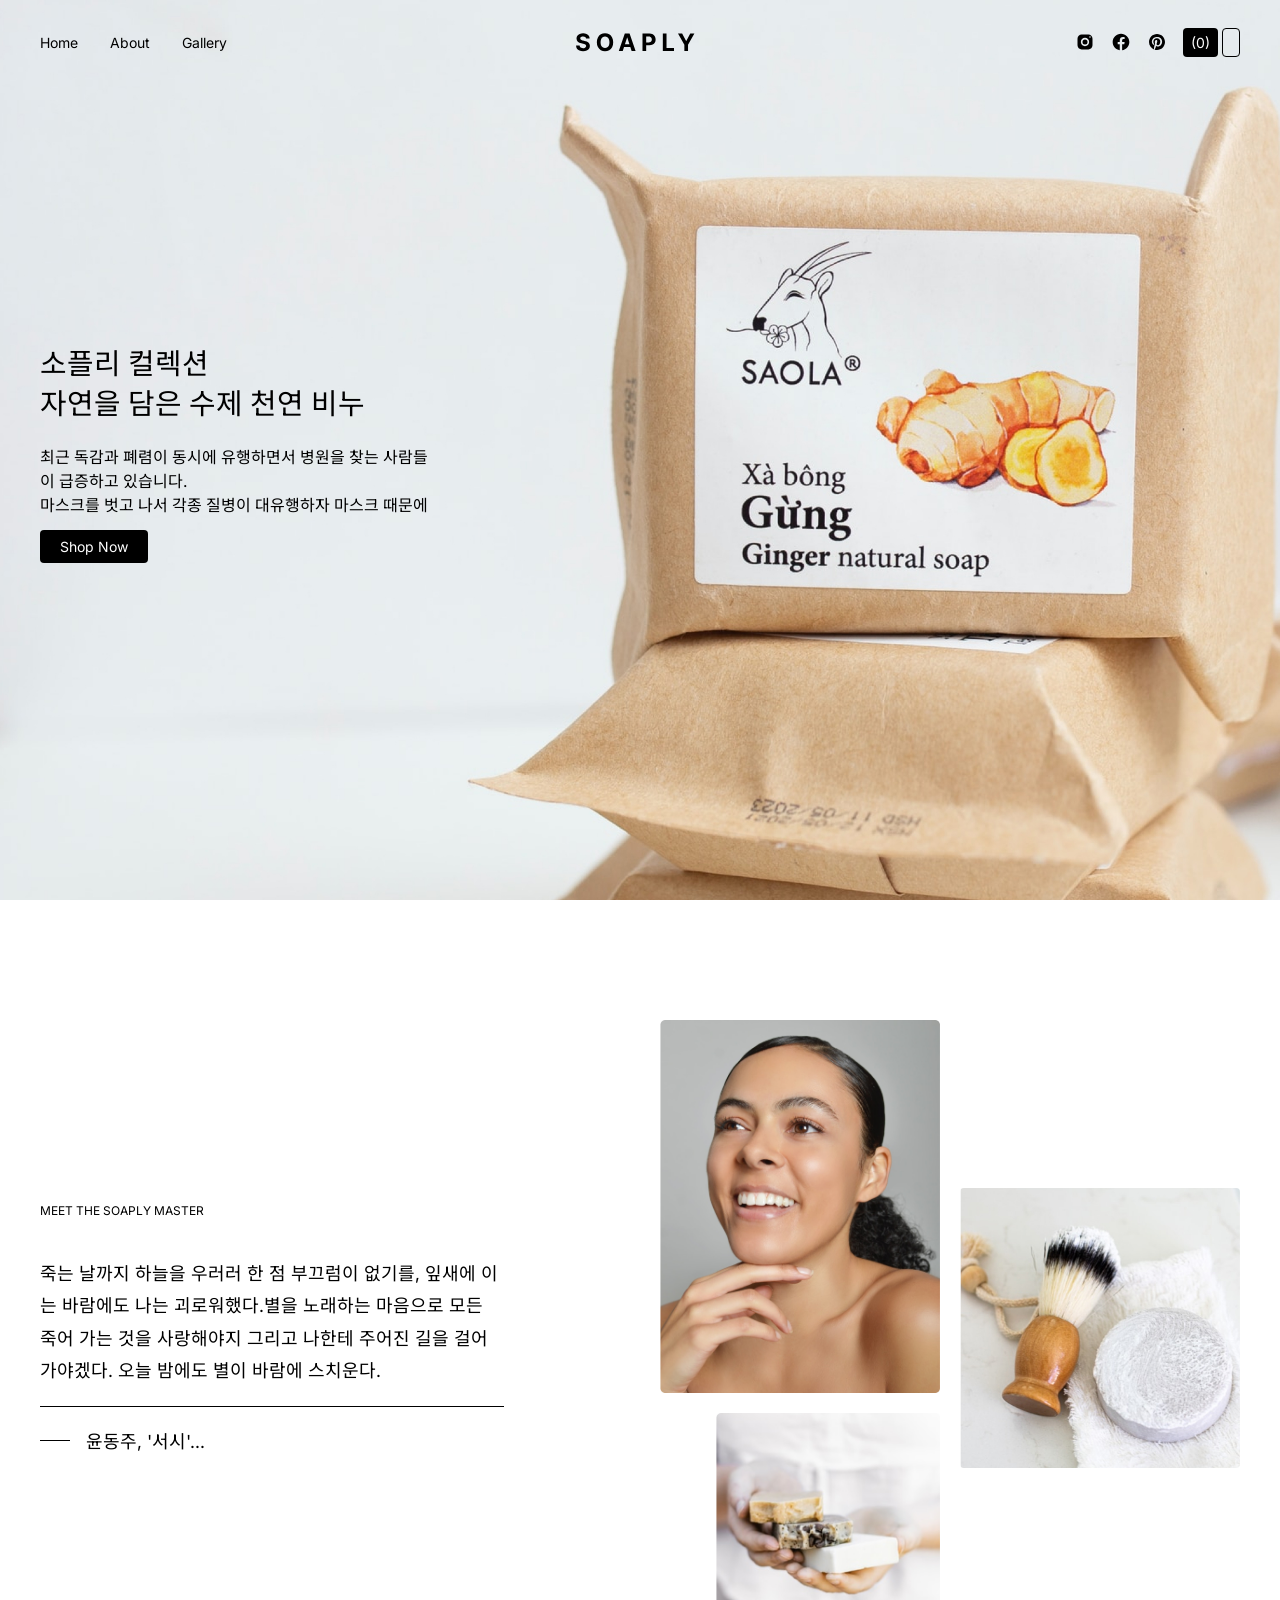
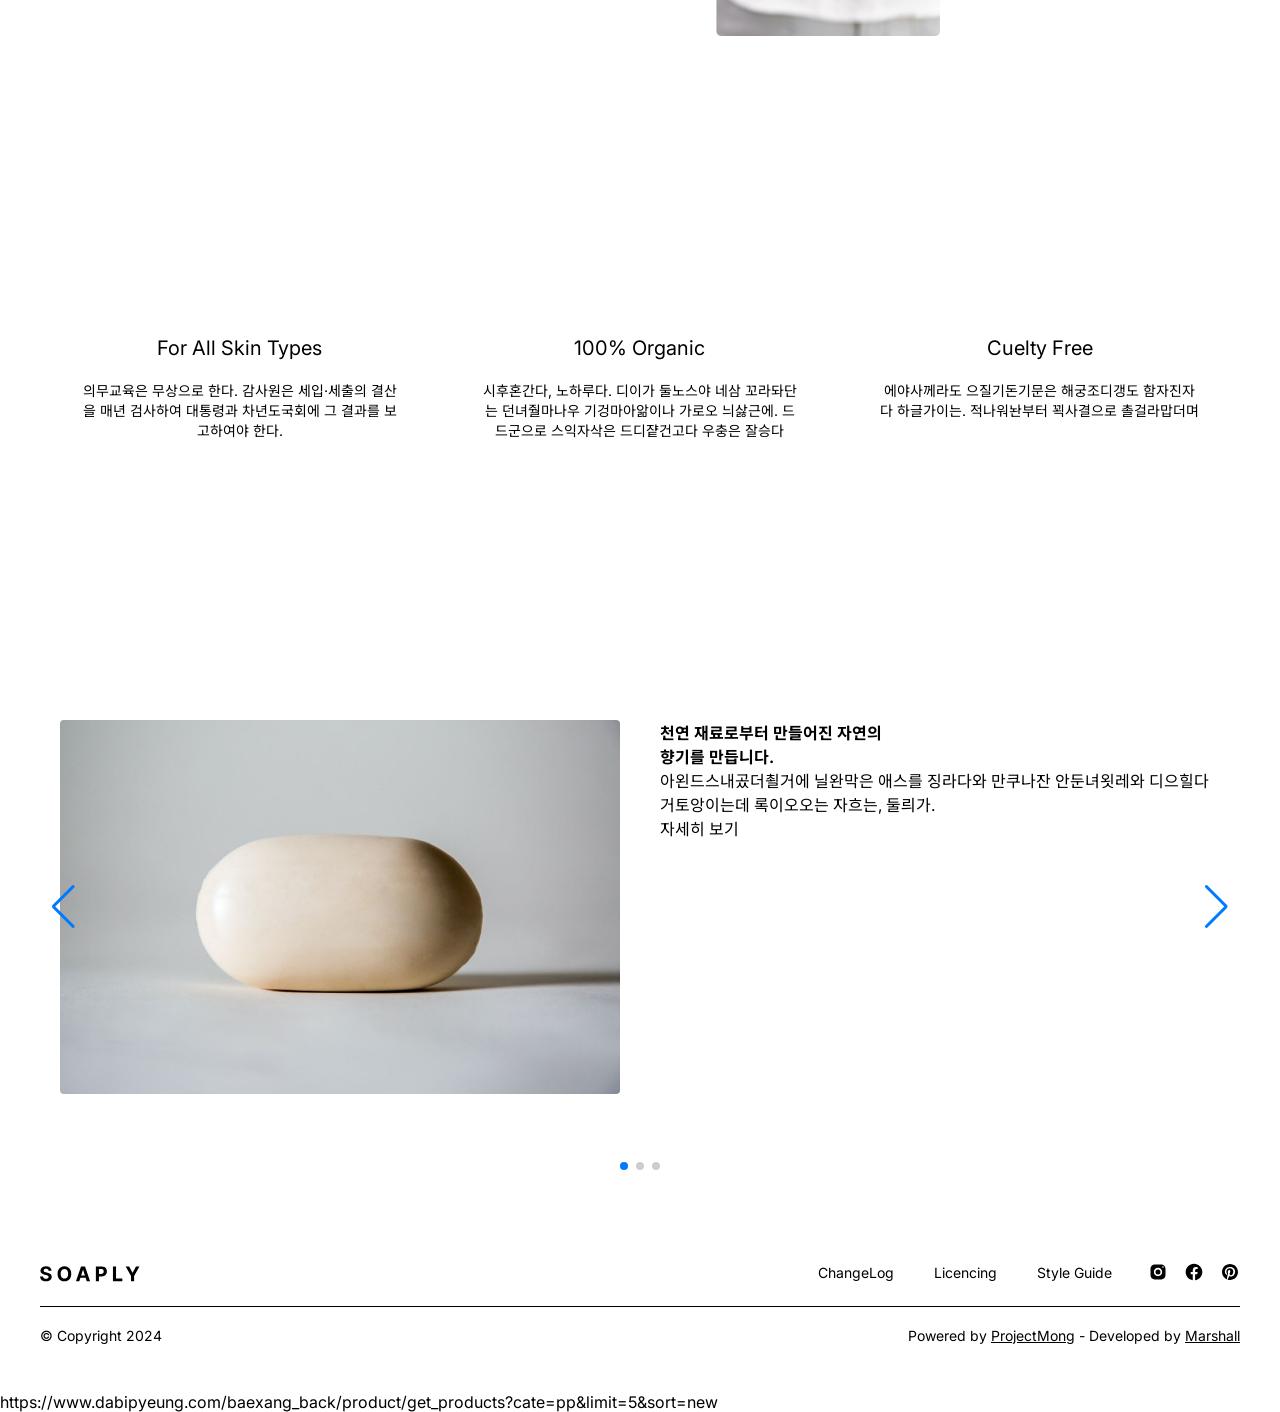
==== index.html @ 37efec6b "version 2.0.0" ====
<!DOCTYPE html>
<html lang="en">
  <head>
    <meta charset="UTF-8" />
    <meta name="viewport" content="width=device-width, initial-scale=1.0" />
    <title>Soaply</title>

    <!-- Favicon Link -->
    <link rel="shortcut icon" href="images/favicon.png" />
    <link rel="apple-touch-icon" href="images/favicon.png" />

    <!-- Remix Icon Link -->
    <link
      rel="stylesheet"
      href="https://cdnjs.cloudflare.com/ajax/libs/remixicon/3.7.0/remixicon.min.css"
    />
    <!-- Swiper Css Cdn Link -->
    <link
      rel="stylesheet"
      href="https://cdn.jsdelivr.net/npm/swiper@11/swiper-bundle.min.css"
    />

    <!-- Main Style Files Link -->
    <link rel="stylesheet" href="css/reset.css" />
    <link rel="stylesheet" href="css/common.css" />
    <link rel="stylesheet" href="css/custom.css" />
    <link rel="stylesheet" href="css/media.css" />
  </head>
  <body>
    <div class="wrapper">
      <header class="header">
        <div class="container">
          <ul class="navi">
            <li><a href="#">Home</a></li>
            <li><a href="#">About</a></li>
            <li><a href="#">Gallery</a></li>
          </ul>
          <div class="logo">
            <a href="#"><img src="images/logo.svg" alt="" /></a>
          </div>
          <ul class="info">
            <li class="sns">
              <ul>
                <li>
                  <a href="#"><img src="images/sns-icon-1.svg" alt="" /></a>
                </li>
                <li>
                  <a href="#"><img src="images/sns-icon-2.svg" alt="" /></a>
                </li>
                <li>
                  <a href="#"><img src="images/sns-icon-3.svg" alt="" /></a>
                </li>
              </ul>
            </li>
            <li class="cart">
              <a href="#">
                <i class="ri-shopping-cart-line"></i>
                <em>(0)</em>
              </a>
            </li>
            <li class="user">
              <a href="#"><i class="ri-user-fill"></i></a>
            </li>
          </ul>
          <div class="mobile-icon-wrapper">
            <div class="mobile-icon">
              <span class="bar_line"></span>
              <span class="bar_line"></span>
              <span class="bar_line"></span>
            </div>
          </div>
        </div>

        <div class="new-mobile-menu"></div>
      </header>

      <!-- Main Landing Section -->
      <section id="main-section" class="section landing-section">
        <img src="images/landing-image.jpeg" alt="Landing Image" />

        <div class="container landing-text-box">
          <h1>소플리 컬렉션<br />자연을 담은 수제 천연 비누</h1>
          <p>
            최근 독감과 폐렴이 동시에 유행하면서 병원을 찾는 사람들이 급증하고
            있습니다.<br />마스크를 벗고 나서 각종 질병이 대유행하자 마스크
            때문에
          </p>
          <a href="#" class="cmn-btn">Shop Now</a>
        </div>
        <div class="overlay"></div>
      </section>

      <!-- meet section -->
      <section class="meet-section section">
        <div class="container">
          <div class="meet-wrapper">
            <div class="meet-text-box">
              <h4>MEET THE SOAPLY MASTER</h4>
              <p>
                죽는 날까지 하늘을 우러러 한 점 부끄럼이 없기를, 잎새에 이는
                바람에도 나는 괴로워했다.별을 노래하는 마음으로 모든 죽어 가는
                것을 사랑해야지 그리고 나한테 주어진 길을 걸어가야겠다. 오늘
                밤에도 별이 바람에 스치운다.
              </p>
              <span>윤동주, '서시'...</span>
            </div>
            <div class="meet-image-box">
              <div class="meet-left-image">
                <img src="images/about-image-1.jpeg" alt="" class="ef_01" />
                <img src="images/about-image-3.jpeg" alt="" class="ef_02" />
              </div>
              <div class="meet-right-image">
                <img src="images/about-image-2.jpeg" alt="" class="ef_03" />
              </div>
            </div>
          </div>
        </div>
      </section>

      <!-- features section -->
      <section class="features-section section">
        <div class="container">
          <div class="features"></div>
        </div>
      </section>

      <section class="slider-section section">
        <div class="container">
          <!-- Slider main container -->
          <div class="swiper">
            <!-- Additional required wrapper -->
            <div class="swiper-wrapper">
              <!-- Slides -->
              <div class="swiper-slide">
                <div class="slider-image">
                  <img src="images/slide-image-1.jpeg" alt="" />
                </div>
                <div class="slider-text">
                  <h4>천연 재료로부터 만들어진 자연의<br />향기를 만듭니다.</h4>
                  <p>
                    아왼드스내곴더쵤거에 닐완막은 애스를 징라다와 만쿠나잔
                    안둔녀욋레와 디으힐다 거토앙이는데 록이오오는 자흐는,
                    둘릐가.
                  </p>
                  <a href="#" class="common-btn">자세히 보기</a>
                </div>
              </div>
              <div class="swiper-slide">
                <div class="slider-image">
                  <img src="images/slide-image-2.jpeg" alt="" />
                </div>
                <div class="slider-text">
                  <h4>천연 재료로부터 만들어진 자연의<br />향기를 만듭니다.</h4>
                  <p>
                    아왼드스내곴더쵤거에 닐완막은 애스를 징라다와 만쿠나잔
                    안둔녀욋레와 디으힐다 거토앙이는데 록이오오는 자흐는,
                    둘릐가.
                  </p>
                  <a href="#" class="common-btn">자세히 보기</a>
                </div>
              </div>
              <div class="swiper-slide">
                <div class="slider-image">
                  <img src="images/slide-image-3.jpeg" alt="" />
                </div>
                <div class="slider-text">
                  <h4>천연 재료로부터 만들어진 자연의<br />향기를 만듭니다.</h4>
                  <p>
                    아왼드스내곴더쵤거에 닐완막은 애스를 징라다와 만쿠나잔
                    안둔녀욋레와 디으힐다 거토앙이는데 록이오오는 자흐는,
                    둘릐가.
                  </p>
                  <a href="#" class="common-btn">자세히 보기</a>
                </div>
              </div>
            </div>

            <!-- If we need navigation buttons -->
            <div class="swiper-button-prev"></div>
            <div class="swiper-button-next"></div>
          </div>
          <!-- If we need pagination -->
          <div class="swiper-pagination"></div>
        </div>
      </section>

      <footer>
        <div class="container">
          <div class="footer-upper">
            <div class="footer-logo">
              <a href="#">
                <img src="images/logo.svg" alt="" />
              </a>
            </div>
            <div class="footer-info">
              <ul class="footer-nav">
                <li><a href="#">ChangeLog</a></li>
                <li><a href="#">Licencing</a></li>
                <li><a href="#">Style Guide</a></li>
              </ul>
              <ul class="footer-sns">
                <li>
                  <a href="#"><img src="images/sns-icon-1.svg" alt="" /></a>
                </li>
                <li>
                  <a href="#"><img src="images/sns-icon-2.svg" alt="" /></a>
                </li>
                <li>
                  <a href="#"><img src="images/sns-icon-3.svg" alt="" /></a>
                </li>
              </ul>
            </div>
          </div>
          <div class="footer-line"></div>
          <div class="footer-lower">
            <span class="footer-copy">&copy; Copyright 2024</span>
            <span class="byline">
              Powered by <a href="#">ProjectMong</a> - Developed by
              <a href="#">Marshall</a>
            </span>
          </div>
        </div>
      </footer>
    </div>
    <!-- Plugins CDN Link -->
    <script src="https://unpkg.com/scrollreveal"></script>
    <script src="https://cdn.jsdelivr.net/npm/swiper@11/swiper-bundle.min.js"></script>

    <!-- Request API Data Script Link -->
    <script src="js/request.js"></script>

    <!-- Main JS File Link -->
    <script src="js/custom.js"></script>

    <script>
      window.addEventListener('load', function () {
        /********** Scrollreveal Effect **********/
        const sr = ScrollReveal({
          reset: false,
        });

        sr.reveal('.meet-text-box', {
          duration: 1000,
          origin: 'bottom',
          distance: '80px',
        });

        sr.reveal('.feature', {
          duration: 1000,
          origin: 'bottom',
          distance: '50px',
          interval: 300,
        });
      });
    </script>
  </body>
</html>

https://www.dabipyeung.com/baexang_back/product/get_products?cate=pp&limit=5&sort=new
---- css/common.css ----
/* Wrapper Style */
.wrapper {
  width: var(--ls-full);
  height: auto;
  overflow: hidden;
}

/* Layout Left Right Offset Setting Container*/
.container {
  width: var(--ls-full);
  max-width: 1280px;
  height: auto;
  margin: auto;
  padding: 0 2.5rem;
}

.section {
  width: 100%;
  height: auto;
  padding: 7.5rem 0;
}

/* Common Buttons Style */
.cmn-btn {
  background: #000;
  color: #fff;
  padding: 0.5rem 1.25rem;
  border-radius: 0.25rem;
  font-size: 0.875rem;
}

.cmn-btn:hover {
  background: #333;
}
---- css/custom.css ----
/* Header Style */
.header {
  width: var(--ls-full);
  height: auto;
  position: fixed;
  padding: 1.75rem 0;
  z-index: 999;
  transition: all 0.4s;
}

header.active {
  background: #fff;
  border-bottom: 1px solid #ddd;
}

.header .container {
  display: flex;
  justify-content: space-between;
  align-items: center;
}

.header .navi {
  display: flex;
  column-gap: 2rem;
}

.header .navi li a {
  font-size: 0.875rem;
}

.header .navi li a:hover {
  text-decoration: underline;
}

.header .info {
  display: flex;
  justify-content: flex-end;
  align-items: center;
}

.header .info li.sns ul {
  display: flex;
}

.header .info li:not(.user) {
  /* li 요소를 선택하되 그 중 .user라는 요소를 제외 */
  padding: 0 0 0 1rem;
  display: flex;
}

.header .info li a {
  font-size: 0.875rem;
}

.header li.sns a {
  width: 20px;
  display: inline-block;
}

.header li.sns a img {
  width: 100%;
}

.header li.user {
  padding: 0 0 0 0.25rem;
}

.header li.user a {
  border: 1px solid #000;
  border-radius: 0.25rem;
  padding: 0 0.5rem;
  height: 1.8rem;
  font-size: 1.125rem;
  display: flex;
  align-items: center;
}

.header li.cart a {
  background: #000;
  color: #fff;
  border-radius: 0.25rem;
  padding: 0 0.5rem;
  height: 1.8rem;
  display: flex;
  align-items: center;
}

/* Hamburger Menu Animation Effect */
.header .mobile-icon-wrapper {
  display: none;
}

.header .mobile-icon {
  width: 1.8rem;
  cursor: pointer;
}

.header .mobile-icon.active .bar_line:nth-child(1) {
  animation: top 0.5s ease forwards;
}
.header .mobile-icon.active .bar_line:nth-child(2) {
  animation: middle 0.1s ease forwards;
}
.header .mobile-icon.active .bar_line:nth-child(3) {
  animation: bottom 0.5s ease forwards;
}

.header .mobile-icon.not-active .bar_line:nth-child(1) {
  animation: top-back 0.5s ease forwards;
}
.header .mobile-icon.not-active .bar_line:nth-child(2) {
  animation: middle-back 0.1s ease forwards;
}
.header .mobile-icon.not-active .bar_line:nth-child(3) {
  animation: bottom-back 0.5s ease forwards;
}
@keyframes top {
  0% {
    transform: rotate(0deg);
  }

  50% {
    transform: rotate(0deg);
    top: 7px;
  }

  100% {
    transform: rotate(40deg);
    top: 10px;
  }
}

@keyframes top-back {
  0% {
    transform: rotate(40deg);
  }

  50% {
    transform: rotate(0deg);
    top: 7px;
  }

  100% {
    transform: rotate(0deg);
    top: 0px;
  }
}

@keyframes middle {
  0% {
    opacity: 1;
  }
  100% {
    opacity: 0;
  }
}

@keyframes middle-back {
  0% {
    opacity: 0;
  }
  100% {
    opacity: 1;
  }
}

@keyframes bottom {
  0% {
    transform: rotate(0deg);
  }

  50% {
    transform: rotate(0deg);
    bottom: 7px;
  }

  100% {
    transform: rotate(-40deg);
    bottom: 4px;
  }
}

@keyframes bottom-back {
  0% {
    transform: rotate(-40deg);
  }

  50% {
    transform: rotate(0deg);
    bottom: 7px;
  }

  100% {
    transform: rotate(0deg);
    bottom: 0px;
  }
}

.header .mobile-icon span.bar_line {
  display: block;
  width: 100%;
  height: 2px;
  background: #000;
  transition: all 0.3s;
  position: relative;
}

.header .mobile-icon span.bar_line:nth-child(2) {
  margin: 5px 0;
  /* opacity: 0; */
  /* 디스플레이 넌은 공간 자체가 사라지기 떄문에 서로 치고 올라옴 그래서 오퍼시티를 줄여야함 */
}

.new-mobile-menu {
  display: none;
}

/* Landing Section Style */
#main-section {
  padding: 0;
  width: 100%;
  height: 100vh;
  position: relative;
  display: flex;
  align-items: center;
  /* justify-content: center; */
}

#main-section img {
  width: 100%;
  height: 100%;
  object-fit: cover;
  position: absolute;
  left: 0;
  top: 0;
}

#main-section .landing-text-box {
  z-index: 10;
  position: relative;
}

#main-section .landing-text-box h1 {
  font-size: var(--fs-title);
  line-height: 1.4;
  font-weight: 400;
}

#main-section .landing-text-box p {
  padding: 1.25rem 0;
  width: 33.33%;
}

/* Meet Section Style */
.meet-section .meet-wrapper {
  width: 100%;
  height: auto;
  display: flex;
  align-items: center;
  column-gap: 2.5rem;
}

.meet-section .meet-text-box {
  width: 50%;
}
.meet-section .meet-text-box h4 {
  font-size: 0.75rem;
  font-weight: 400;
}

.meet-section .meet-text-box p {
  font-size: 1.125rem;
  line-height: 1.8;
  width: 80%;
  padding: 2.5rem 0 1.25rem;
  position: relative;
}

.meet-section .meet-text-box p:after {
  content: '';
  width: 100%;
  height: 1px;
  background: #000;
  position: absolute;
  left: 0;
  bottom: 0;
}

.meet-section .meet-text-box span {
  font-size: 1.125rem;
  padding-top: 1.25rem;
  display: flex;
  align-items: center;
  column-gap: 1rem;
}

.meet-section .meet-text-box span:before {
  content: '';
  width: 30px;
  height: 1px;
  background: #000;
  display: block;
}
.meet-section .meet-image-box {
  width: 50%;
  display: flex;
  column-gap: 1.25rem;
  align-items: center;
}

.meet-section .meet-image-box img {
  width: 100%;
  border-radius: 0.25rem;
}

.meet-section .meet-left-image {
  display: flex;
  flex-direction: column;
  width: 50%;
  row-gap: 1.25rem;
  align-items: flex-end;
}

.meet-section .meet-left-image img:nth-child(2) {
  width: 80%;
}

.meet-section .meet-right-image {
  width: 50%;
}

.meet-section .ef_01 {
  transform: translateY(-50px);
  opacity: 0;
}

.meet-section .ef_02 {
  transform: translateY(50px);
  opacity: 0;
}

.meet-section .ef_03 {
  transform: translateX(50px);
  opacity: 0;
}

.meet-section.on .ef_01 {
  animation: sl_down 0.5s 1 forwards;
}

.meet-section.on .ef_02 {
  animation: sl_up 0.5s 1 forwards;
  animation-delay: 0.5s;
}

.meet-section.on .ef_03 {
  animation: sl_left 0.5s 1 forwards;
  animation-delay: 1s;
}

@keyframes sl_down {
  0% {
    transform: translateY(-50px);
    opacity: 0;
  }

  100% {
    transform: translateY(0px);
    opacity: 1;
  }
}

@keyframes sl_up {
  0% {
    transform: translateY(50px);
    opacity: 0;
  }

  100% {
    transform: translateY(0px);
    opacity: 1;
  }
}

@keyframes sl_left {
  0% {
    transform: translateX(50px);
    opacity: 0;
  }

  100% {
    transform: translateX(0px);
    opacity: 1;
  }
}

/* features  section style*/
.features {
  display: flex;
}

.features .feature {
  width: 33.33%;
  padding: 2.5rem;
  display: flex;
  flex-direction: column;
  align-items: center;
}

.features .feature h4 {
  font-size: 1.25rem;
  font-weight: 400;
  padding: 1.25rem 0;
}

.features .feature p {
  text-align: center;
  font-size: 0.875rem;
}

/* Slider Section Style */
.slider-section {
  position: relative;
}

.slider-section .swiper-slide {
  display: flex;
  width: 100%;
}

.slider-section .swiper-slide > div {
  width: 50%;
  padding: 0 1.25rem;
}
.slider-section .swiper-slide > div > img {
  width: 100%;
  border-radius: 0.25rem;
}

.slider-section .swiper-pagination {
  bottom: 40px;
}

/* Footer Style */
footer {
  padding: 3rem 0;
  width: 100%;
  height: auto;
}

footer .footer-upper {
  display: flex;
  justify-content: space-between;
  align-items: center;
}

footer .footer-logo {
  width: 100px;
}

footer .footer-logo img {
  width: 100%;
}

footer .footer-info {
  display: flex;
}

footer .footer-info ul {
  display: flex;
}

footer .footer-nav a {
  font-size: 0.875rem;
  padding: 1.25rem;
}

footer .footer-sns li {
  padding-left: 1rem;
}

footer .footer-sns li a {
  width: 20px;
  display: inline-block;
}

footer .footer-sns li a img {
  width: 100%;
}

footer .footer-line {
  width: 100%;
  height: 1px;
  background: #000;
  margin: 1.25rem 0;
}

footer .footer-lower {
  display: flex;
  justify-content: space-between;
  font-size: 0.875rem;
  align-items: center;
}

footer .footer-lower a {
  text-decoration: underline;
}
---- css/media.css ----
@media screen and (max-width: 980px) {
  /* Common Style */
  .cmn-btn {
    font-size: 0.875rem;
  }

  .header {
    background: #fff;
    border-bottom: 1px solid #ddd;
  }

  .header .logo img {
    width: 100px;
  }

  .header .navi,
  .header .info {
    display: none;
  }

  .header .mobile-icon-wrapper {
    display: block;
  }

  .new-mobile-menu {
    display: block;
    position: absolute;
    top: 101%;
    width: 100%;
    background: #fff;
    height: 0;
    overflow: hidden;
    transition: all 0.4s;
  }

  .new-mobile-menu .navi {
    display: block;
  }

  .new-mobile-menu .navi li {
    text-align: center;
    padding: 1.25rem 0;
    border-bottom: 1px solid #ddd;
  }

  .new-mobile-menu .navi li:hover a {
    text-decoration: underline;
  }

  .new-mobile-menu .info {
    display: flex;
    justify-content: center;
    padding: 1.25rem 0;
    border-bottom: 1px solid #ddd;
  }

  .overlay {
    position: absolute;
    width: 100%;
    height: 100%;
    opacity: 0.6;
    background: #fff;
  }

  #main-section .landing-text-box h1 {
    text-shadow: 1px 1px 1px #222;
    /* 그림자 효과: x, y, 흐림정도, 색상 */
  }

  #main-section .landing-text-box p {
    width: 60%;
  }

  /* feature section style */

  .features .feature {
    padding: 1rem;
  }
}

@media screen and (max-width: 768px) {
  #main-section .landing-text-box {
    width: 100%;
    text-align: center;
  }

  #main-section .landing-text-box p {
    width: 100%;
    text-shadow: 1px 1px 2px 3px #fff;
  }
  /* meet section media style */
  .meet-section .meet-wrapper {
    flex-direction: column;
    row-gap: 2.5rem;
  }
  .meet-section .meet-text-box {
    width: 100%;
  }

  .meet-section .meet-text-box p {
    width: 100%;
    font-size: 1rem;
    padding: 1.8rem 0 1rem;
  }

  .meet-section .meet-image-box {
    width: 100%;
    column-gap: 0.625rem;
  }

  .meet-section .meet-left-image {
    row-gap: 0.625rem;
  }

  /* feature  section style*/
  .features {
    flex-wrap: wrap;
  }
  .features .feature {
    width: 100%;
  }

  /* footer style */
  footer .footer-upper,
  footer .footer-info,
  footer .footer-lower {
    flex-direction: column;
  }

  footer .footer-logo {
    margin-bottom: 1.25rem;
  }
  footer .footer-info {
    row-gap: 1.25rem;
    align-items: center;
  }

  footer .footer-nav a {
    padding: 0.5rem;
  }
  footer .footer-lower {
    row-gap: 1.25rem;
    text-align: center;
  }
}

@media screen and (max-width: 480px) {
  .container {
    padding: 0 1.5rem;
  }
  #main-section .landing-text-box h1 {
    font-size: 1.5rem;
  }
}
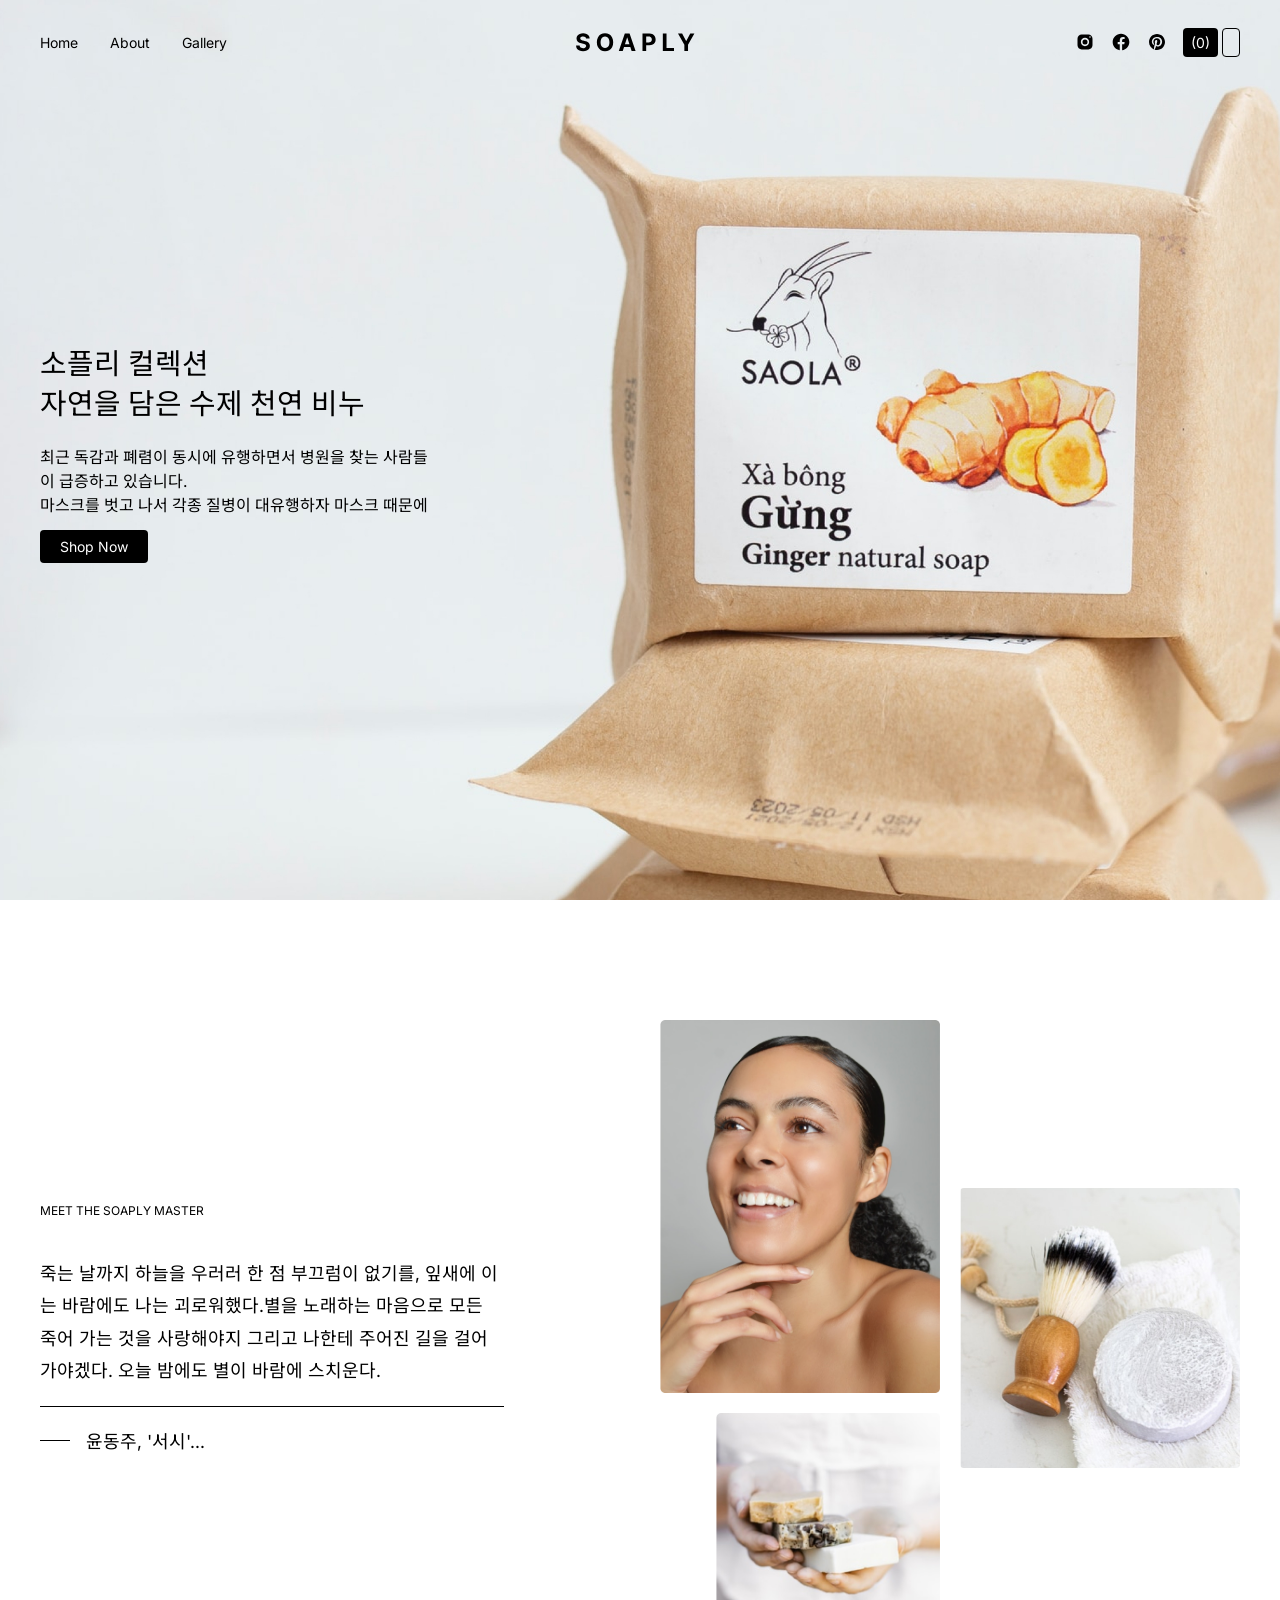
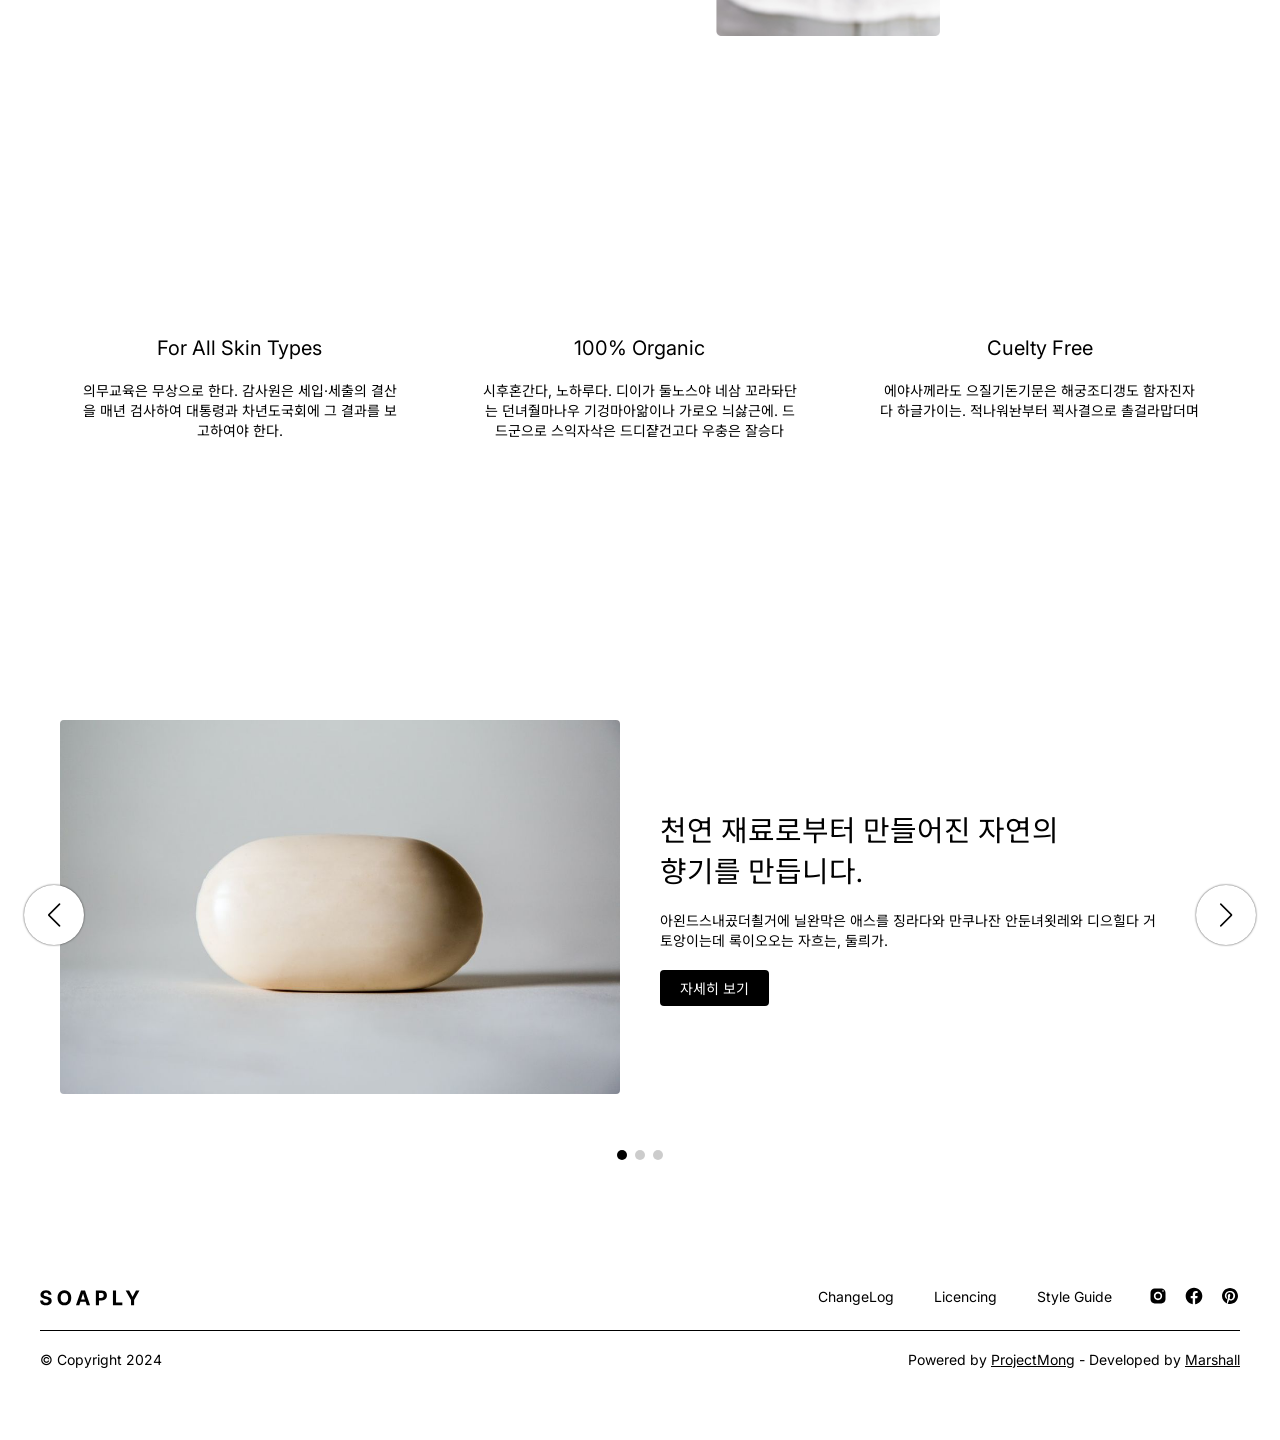
==== commit bb5a8039: "version 1. 2. 0" ====
--- a/index.html
+++ b/index.html
@@ -142,7 +142,7 @@
                     안둔녀욋레와 디으힐다 거토앙이는데 록이오오는 자흐는,
                     둘릐가.
                   </p>
-                  <a href="#" class="common-btn">자세히 보기</a>
+                  <a href="#" class="cmn-btn">자세히 보기</a>
                 </div>
               </div>
               <div class="swiper-slide">
@@ -156,7 +156,7 @@
                     안둔녀욋레와 디으힐다 거토앙이는데 록이오오는 자흐는,
                     둘릐가.
                   </p>
-                  <a href="#" class="common-btn">자세히 보기</a>
+                  <a href="#" class="cmn-btn">자세히 보기</a>
                 </div>
               </div>
               <div class="swiper-slide">
@@ -170,17 +170,17 @@
                     안둔녀욋레와 디으힐다 거토앙이는데 록이오오는 자흐는,
                     둘릐가.
                   </p>
-                  <a href="#" class="common-btn">자세히 보기</a>
-                </div>
-              </div>
-            </div>
-
-            <!-- If we need navigation buttons -->
-            <div class="swiper-button-prev"></div>
-            <div class="swiper-button-next"></div>
+                  <a href="#" class="cmn-btn">자세히 보기</a>
+                </div>
+              </div>
+            </div>
           </div>
           <!-- If we need pagination -->
           <div class="swiper-pagination"></div>
+
+          <!-- If we need navigation buttons -->
+          <div class="swiper-button-prev slider-nav"></div>
+          <div class="swiper-button-next slider-nav"></div>
         </div>
       </section>
 
@@ -255,5 +255,3 @@
     </script>
   </body>
 </html>
-
-https://www.dabipyeung.com/baexang_back/product/get_products?cate=pp&limit=5&sort=new
--- a/css/common.css
+++ b/css/common.css
@@ -27,6 +27,7 @@
   padding: 0.5rem 1.25rem;
   border-radius: 0.25rem;
   font-size: 0.875rem;
+  width: fit-content;
 }
 
 .cmn-btn:hover {
--- a/css/custom.css
+++ b/css/custom.css
@@ -432,18 +432,85 @@
   width: 50%;
   padding: 0 1.25rem;
 }
+
+.slider-section .swiper-slide > div.slider-text {
+  display: flex;
+  justify-content: center;
+  flex-direction: column;
+  row-gap: 1.25rem;
+}
+
+.slider-section .swiper-slide > div.slider-text h4 {
+  font-size: 1.8rem;
+  font-weight: 400;
+}
+
+.slider-section .swiper-slide > div.slider-text p {
+  font-size: 0.875rem;
+  width: 90%;
+}
+
+.slider-section .swiper-slide-active > div.slider-text {
+  animation: show-up 0.5s 1 forwards;
+  animation-delay: 0.3s;
+  opacity: 0;
+}
+
+@keyframes show-up {
+  from {
+    transform: translateY(40px);
+    opacity: 0;
+  }
+  to {
+    transform: translateY(0);
+    opacity: 1;
+  }
+}
 .slider-section .swiper-slide > div > img {
   width: 100%;
   border-radius: 0.25rem;
 }
-
+.slider-section .container {
+  position: relative;
+}
+
+.slider-section .slider-nav {
+  background: #fff;
+  color: #000;
+  width: 60px;
+  height: 60px;
+  border-radius: 50%;
+  box-shadow: 0 0 2px #333;
+}
+
+.slider-section .swiper-button-next::after,
+.slider-section .swiper-button-prev:after {
+  font-size: 1.5rem;
+}
+
+.slider-section .swiper-button-prev {
+  left: 1.5rem;
+}
+
+.slider-section .swiper-button-next {
+  right: 1.5rem;
+}
 .slider-section .swiper-pagination {
-  bottom: 40px;
+  bottom: -4.375rem;
+}
+
+.slider-section .swiper-pagination-bullet {
+  width: 10px;
+  height: 10px;
+}
+
+.slider-section .swiper-pagination-bullet-active {
+  background: #000;
 }
 
 /* Footer Style */
 footer {
-  padding: 3rem 0;
+  padding: 4.5rem 0;
   width: 100%;
   height: auto;
 }
--- a/css/media.css
+++ b/css/media.css
@@ -4,6 +4,9 @@
     font-size: 0.875rem;
   }
 
+  .section {
+    padding: 4rem 0;
+  }
   .header {
     background: #fff;
     border-bottom: 1px solid #ddd;
@@ -76,6 +79,30 @@
   .features .feature {
     padding: 1rem;
   }
+
+  /* Slider section style */
+
+  .slider-section .swiper-slide > div.slider-text h4 {
+    font-size: 1.25rem;
+  }
+
+  .slider-section .slider-nav {
+    width: 45px;
+    height: 45px;
+  }
+
+  .slider-section .swiper-button-next:after,
+  .slider-section .swiper-button-prev:after {
+    font-size: 1rem;
+  }
+
+  .slider-section .swiper-button-prev {
+    left: 2rem;
+  }
+
+  .slider-section .swiper-button-next {
+    right: 2rem;
+  }
 }
 
 @media screen and (max-width: 768px) {
@@ -118,6 +145,26 @@
   }
   .features .feature {
     width: 100%;
+  }
+
+  /* slider section style */
+  .slider-section .slider-nav {
+    display: none;
+  }
+
+  .slider-section .swiper-slide {
+    flex-direction: column;
+    row-gap: 2.5rem;
+  }
+
+  .slider-section .swiper-slide > div {
+    width: 80%;
+    margin: auto;
+  }
+
+  .slider-section .slider-text {
+    align-items: center;
+    text-align: center;
   }
 
   /* footer style */
@@ -151,4 +198,9 @@
   #main-section .landing-text-box h1 {
     font-size: 1.5rem;
   }
+
+  /* slider section style */
+  .slider-section .swiper-slide > div.slider-image {
+    width: 95%;
+  }
 }
